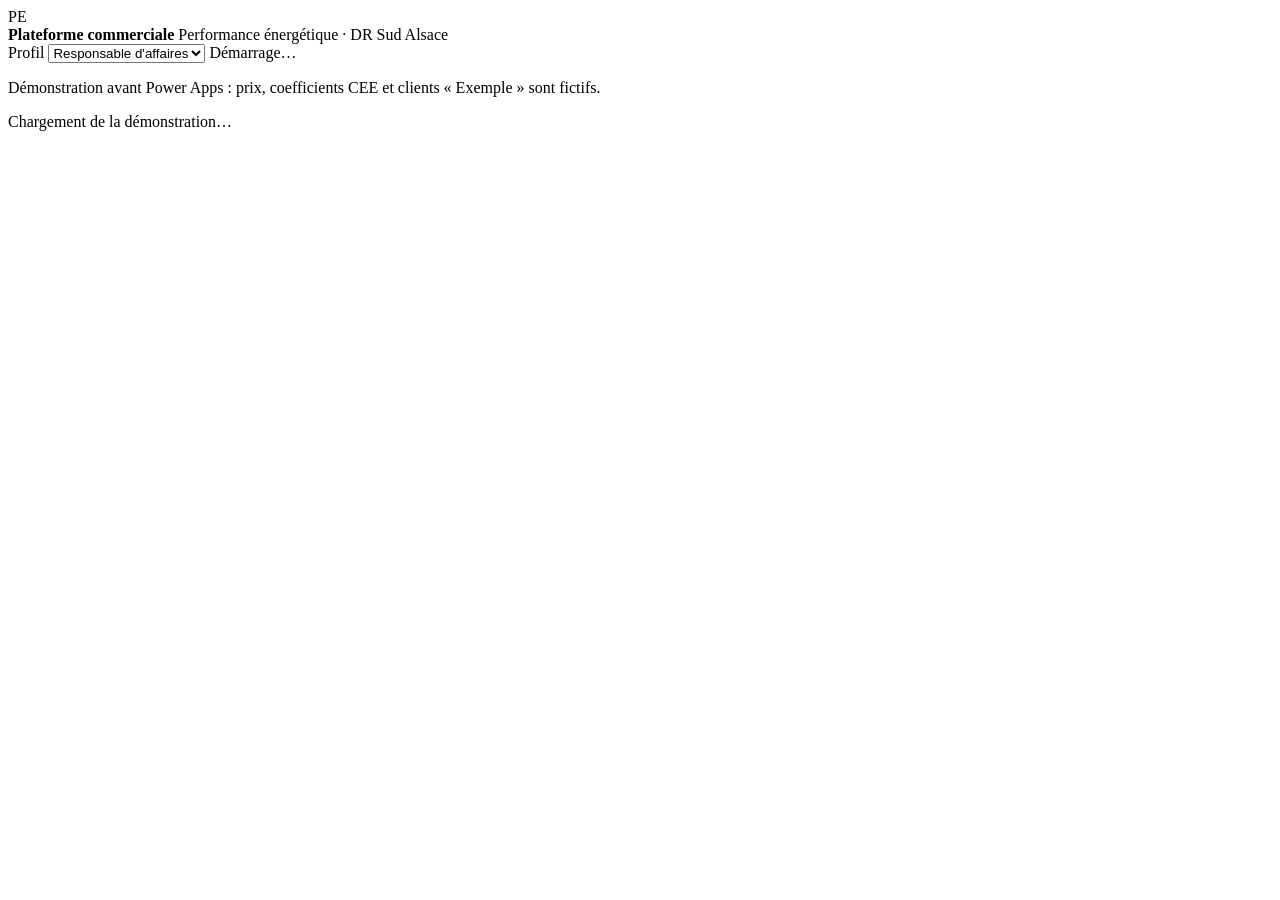
==== frontend/index.html @ d59449b9 "Rename index.html to frontend/index.html" ====
<!doctype html>
<html lang="fr">
<head>
<meta charset="utf-8">
<meta name="viewport" content="width=device-width, initial-scale=1, viewport-fit=cover">
<title>Plateforme commerciale Uptimum</title>
<meta name="claude:viewport-fit-sides" content="cover">
<link rel="stylesheet" href="styles.css">
</head>
<body>
<header class="topbar">
  <div class="brand">
    <span class="brand-mark" aria-hidden="true">PE</span>
    <div class="brand-txt">
      <strong>Plateforme commerciale</strong>
      <span>Performance énergétique · DR Sud Alsace</span>
    </div>
  </div>
  <div class="topbar-tools">
    <label class="role-pick" for="role"><span>Profil</span>
      <select id="role">
        <option>Responsable d'affaires</option>
        <option>Energy Expert</option>
        <option>Conducteur de travaux</option>
        <option>Cellule 3E</option>
        <option>Direction de la DR</option>
      </select>
    </label>
    <span id="mode" class="mode">Démarrage…</span>
  </div>
</header>
<p class="demo-band">Démonstration avant Power Apps : prix, coefficients CEE et clients « Exemple » sont fictifs.</p>
<div class="shell">
  <nav id="nav" class="nav" aria-label="Espaces de la plateforme"></nav>
  <main id="vue" class="vue" tabindex="-1"><p class="muted">Chargement de la démonstration…</p></main>
</div>
<div id="toasts" class="toasts" aria-live="polite"></div>
<script src="seed.js"></script>
<script src="app.js"></script>
</body>
</html>
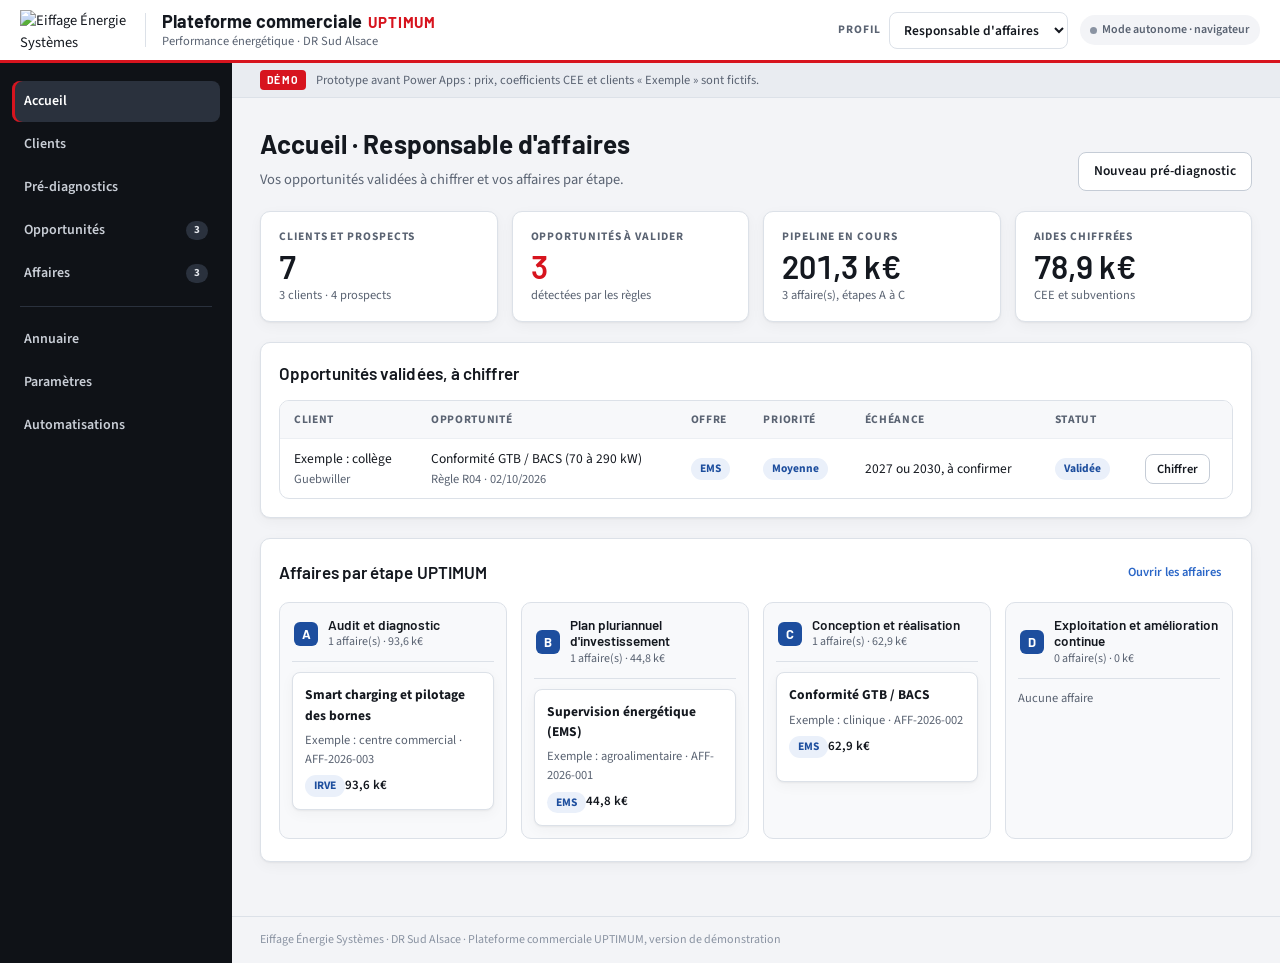
==== commit 49f9c3a4: "Add files via upload" ====
--- a/frontend/index.html
+++ b/frontend/index.html
@@ -3,16 +3,21 @@
 <head>
 <meta charset="utf-8">
 <meta name="viewport" content="width=device-width, initial-scale=1, viewport-fit=cover">
-<title>Plateforme commerciale Uptimum</title>
-<meta name="claude:viewport-fit-sides" content="cover">
+<title>Plateforme commerciale UPTIMUM</title>
+<meta name="description" content="Plateforme commerciale Performance énergétique — Eiffage Énergie Systèmes, DR Sud Alsace (démonstration).">
+<link rel="icon" href="logo-eiffage.png">
+<link rel="preconnect" href="https://fonts.googleapis.com">
+<link rel="preconnect" href="https://fonts.gstatic.com" crossorigin>
+<link rel="stylesheet" href="https://fonts.googleapis.com/css2?family=Barlow:wght@500;600;700&family=Source+Sans+3:wght@400;600;700&display=swap">
 <link rel="stylesheet" href="styles.css">
 </head>
 <body>
 <header class="topbar">
   <div class="brand">
-    <span class="brand-mark" aria-hidden="true">PE</span>
+    <img class="brand-logo" src="logo-eiffage.png" alt="Eiffage Énergie Systèmes" width="128" height="47">
+    <span class="brand-sep" aria-hidden="true"></span>
     <div class="brand-txt">
-      <strong>Plateforme commerciale</strong>
+      <strong>Plateforme commerciale <em>UPTIMUM</em></strong>
       <span>Performance énergétique · DR Sud Alsace</span>
     </div>
   </div>
@@ -29,10 +34,13 @@
     <span id="mode" class="mode">Démarrage…</span>
   </div>
 </header>
-<p class="demo-band">Démonstration avant Power Apps : prix, coefficients CEE et clients « Exemple » sont fictifs.</p>
 <div class="shell">
   <nav id="nav" class="nav" aria-label="Espaces de la plateforme"></nav>
-  <main id="vue" class="vue" tabindex="-1"><p class="muted">Chargement de la démonstration…</p></main>
+  <div class="contenu">
+    <p class="demo-band"><span class="tag-demo">Démo</span>Prototype avant Power Apps : prix, coefficients CEE et clients « Exemple » sont fictifs.</p>
+    <main id="vue" class="vue" tabindex="-1"><p class="muted">Chargement de la plateforme…</p></main>
+    <footer class="pied">Eiffage Énergie Systèmes · DR Sud Alsace · Plateforme commerciale UPTIMUM, version de démonstration</footer>
+  </div>
 </div>
 <div id="toasts" class="toasts" aria-live="polite"></div>
 <script src="seed.js"></script>
--- a/frontend/styles.css
+++ b/frontend/styles.css
@@ -0,0 +1,336 @@
+/* Plateforme commerciale UPTIMUM — habillage « logiciel » noir, rouge, bleu.
+   Mise en page : en-tête blanc avec le logo et un filet rouge, menu noir à gauche
+   (barre horizontale sur téléphone), contenu en cartes blanches sur fond gris clair.
+   Rôle des couleurs : noir = structure, rouge = marque et action principale,
+   bleu = données et liens. Le vert reste réservé aux statuts « validé / automatique ». */
+:root {
+  color-scheme: light;
+  --blanc: #FFFFFF;
+  --fond: #F3F4F7;
+  --fond-2: #E9ECF1;
+  --noir: #0F1217;
+  --noir-2: #1B2029;
+  --noir-3: #2A313D;
+  --encre: #14181F;
+  --texte-2: #5A6372;
+  --gris: #8A93A2;
+  --ligne: #DCE1E8;
+  --ligne-2: #ECEFF3;
+  --rouge: #D7141E;
+  --rouge-fonce: #B10F17;
+  --rouge-clair: #FCEBEC;
+  --bleu: #1D4E9E;
+  --bleu-vif: #2A66C7;
+  --bleu-clair: #EAF0FA;
+  --vert: #1E8E57;
+  --vert-fonce: #166B42;
+  --vert-clair: #E5F4EC;
+  --orange: #9A5B00;
+  --orange-clair: #FFF3DC;
+  /* compat. avec les styles en ligne de app.js */
+  --bleu-profond: var(--bleu);
+  --texte: var(--encre);
+  --titre: "Barlow", "Segoe UI", "Helvetica Neue", Arial, sans-serif;
+  --police: "Source Sans 3", "Segoe UI", -apple-system, BlinkMacSystemFont, Roboto, Arial, sans-serif;
+  --mono: Consolas, "SFMono-Regular", Menlo, monospace;
+  --rayon: 10px;
+  --ombre: 0 1px 2px rgba(15, 18, 23, .05), 0 4px 14px rgba(15, 18, 23, .04);
+}
+
+* { box-sizing: border-box; }
+html, body { background: var(--fond); color: var(--encre); }
+body { margin: 0; font-family: var(--police); font-size: 14.5px; line-height: 1.5; -webkit-font-smoothing: antialiased; }
+h1, h2, h3 { margin: 0; font-family: var(--titre); color: var(--encre); text-wrap: balance; letter-spacing: .005em; }
+h1 { font-size: 26px; font-weight: 700; }
+h2 { font-size: 17px; font-weight: 600; }
+h3 { font-size: 15px; font-weight: 600; }
+p { margin: 0; }
+.muted { color: var(--texte-2); }
+.small { font-size: 12.5px; }
+.num { font-variant-numeric: tabular-nums; }
+a { color: var(--bleu-vif); }
+button, input, select, textarea { font: inherit; color: inherit; }
+:focus-visible { outline: 2px solid var(--bleu-vif); outline-offset: 2px; }
+
+/* ---------- en-tête ---------- */
+.topbar {
+  position: relative; z-index: 5;
+  display: flex; align-items: center; justify-content: space-between; gap: 14px; flex-wrap: wrap;
+  background: var(--blanc); border-bottom: 3px solid var(--rouge);
+  padding-block: 10px;
+  padding-left: max(20px, env(safe-area-inset-left, 0px));
+  padding-right: max(20px, env(safe-area-inset-right, 0px));
+}
+.brand { display: flex; align-items: center; gap: 16px; min-width: 0; }
+.brand-logo { height: 40px; width: auto; display: block; flex: none; }
+.brand-sep { width: 1px; height: 34px; background: var(--ligne); flex: none; }
+.brand-txt { display: flex; flex-direction: column; min-width: 0; line-height: 1.2; }
+.brand-txt strong { font-family: var(--titre); font-size: 18px; font-weight: 700; color: var(--encre); }
+.brand-txt strong em { font-style: normal; color: var(--rouge); letter-spacing: .06em; font-size: 15px; margin-left: 2px; }
+.brand-txt span { font-size: 12.5px; color: var(--texte-2); margin-top: 2px; }
+.topbar-tools { display: flex; align-items: center; gap: 12px; flex-wrap: wrap; }
+.role-pick { display: flex; align-items: center; gap: 8px; font-size: 11.5px; font-weight: 700; color: var(--texte-2); text-transform: uppercase; letter-spacing: .08em; }
+.role-pick select {
+  background: var(--blanc); color: var(--encre); border: 1px solid var(--ligne); border-radius: 8px;
+  padding: 7px 10px; font-size: 13.5px; font-weight: 600; text-transform: none; letter-spacing: 0; max-width: 230px;
+}
+.mode {
+  font-size: 12px; font-weight: 600; padding: 6px 11px 6px 22px; border-radius: 99px; white-space: nowrap;
+  background: var(--fond); color: var(--texte-2); position: relative;
+}
+.mode::before { content: ""; position: absolute; left: 10px; top: 50%; width: 7px; height: 7px; margin-top: -3.5px; border-radius: 50%; background: var(--gris); }
+.mode.python { background: var(--bleu-clair); color: var(--bleu); }
+.mode.python::before { background: var(--vert); }
+@media (max-width: 560px) {
+  .brand-sep, .brand-txt span { display: none; }
+  .brand-logo { height: 32px; }
+  .brand-txt strong { font-size: 16px; }
+}
+
+/* ---------- coquille ---------- */
+.shell { display: grid; grid-template-columns: 232px minmax(0, 1fr); min-height: calc(100vh - 66px); }
+.nav {
+  background: var(--noir); color: #C9CED6;
+  position: sticky; top: 0; align-self: start; height: 100vh; overflow-y: auto;
+  padding-block: 18px; padding-left: max(12px, env(safe-area-inset-left, 0px)); padding-right: 12px;
+  display: flex; flex-direction: column; gap: 2px;
+}
+.nav .nav-titre {
+  font-family: var(--titre); font-size: 11px; font-weight: 600; letter-spacing: .14em; text-transform: uppercase;
+  color: #7D8695; padding: 14px 12px 6px;
+}
+.nav .nav-titre:first-child { padding-top: 0; }
+.nav button {
+  display: flex; align-items: center; justify-content: space-between; gap: 8px;
+  text-align: left; border: 0; background: none; border-radius: 8px; padding: 10px 12px; cursor: pointer;
+  color: #C9CED6; font-weight: 600; font-size: 14px;
+}
+.nav button:hover { background: var(--noir-2); color: var(--blanc); }
+.nav button[aria-current="page"] { background: var(--noir-3); color: var(--blanc); box-shadow: inset 3px 0 0 var(--rouge); }
+.nav .compteur { font-size: 11px; font-weight: 700; min-width: 22px; padding: 1px 7px; border-radius: 99px; background: var(--noir-3); color: #E4E7EC; text-align: center; }
+.nav button[aria-current="page"] .compteur { background: var(--rouge); color: var(--blanc); }
+.nav .sep { height: 1px; background: var(--noir-3); margin: 10px 8px; }
+
+.contenu { display: flex; flex-direction: column; min-width: 0; }
+.demo-band {
+  display: flex; align-items: center; gap: 10px; flex-wrap: wrap;
+  background: var(--fond-2); color: var(--texte-2); font-size: 12.5px;
+  padding-block: 7px; padding-left: 28px; padding-right: max(28px, env(safe-area-inset-right, 0px));
+  border-bottom: 1px solid var(--ligne);
+}
+.tag-demo { font-family: var(--titre); font-size: 10.5px; font-weight: 700; letter-spacing: .12em; text-transform: uppercase; color: var(--blanc); background: var(--rouge); border-radius: 4px; padding: 2px 7px; }
+.vue {
+  padding-block: 26px 40px; padding-left: 28px; padding-right: max(28px, env(safe-area-inset-right, 0px));
+  display: flex; flex-direction: column; gap: 20px; min-width: 0; flex: 1;
+}
+.vue:focus { outline: none; }
+.pied {
+  font-size: 12px; color: var(--gris); border-top: 1px solid var(--ligne);
+  padding-block: 14px; padding-left: 28px; padding-right: max(28px, env(safe-area-inset-right, 0px));
+}
+
+@media (max-width: 860px) {
+  .shell { grid-template-columns: minmax(0, 1fr); }
+  .nav {
+    position: static; height: auto; flex-direction: row; overflow-x: auto; align-items: center;
+    padding-block: 8px; padding-left: max(16px, env(safe-area-inset-left, 0px)); padding-right: max(16px, env(safe-area-inset-right, 0px));
+  }
+  .nav button { white-space: nowrap; flex: none; }
+  .nav .nav-titre, .nav .sep { display: none; }
+  .nav button[aria-current="page"] { box-shadow: inset 0 -3px 0 var(--rouge); }
+  .demo-band, .vue, .pied { padding-left: max(16px, env(safe-area-inset-left, 0px)); padding-right: max(16px, env(safe-area-inset-right, 0px)); }
+}
+
+/* ---------- en-têtes de page ---------- */
+.page-head { display: flex; align-items: flex-end; justify-content: space-between; gap: 14px; flex-wrap: wrap; }
+.page-head .sous { color: var(--texte-2); margin-top: 6px; max-width: 72ch; }
+.retour { border: 0; background: none; color: var(--bleu-vif); cursor: pointer; padding: 0; font-size: 13px; font-weight: 600; margin-bottom: 8px; }
+
+/* ---------- cartes ---------- */
+.carte { background: var(--blanc); border: 1px solid var(--ligne); border-radius: var(--rayon); padding: 18px; min-width: 0; box-shadow: var(--ombre); }
+.carte > .carte-head { display: flex; align-items: center; justify-content: space-between; gap: 10px; margin-bottom: 14px; flex-wrap: wrap; }
+.grille-2 { display: grid; grid-template-columns: repeat(auto-fit, minmax(320px, 1fr)); gap: 18px; }
+.grille-fiche { display: grid; grid-template-columns: minmax(0, 1fr) 350px; gap: 18px; align-items: start; }
+@media (max-width: 1120px) { .grille-fiche { grid-template-columns: minmax(0, 1fr); } }
+.colonne { display: flex; flex-direction: column; gap: 18px; min-width: 0; }
+.collant { position: sticky; top: calc(env(safe-area-inset-top, 0px) + 14px); }
+
+/* ---------- indicateurs ---------- */
+.kpis { display: grid; grid-template-columns: repeat(auto-fit, minmax(200px, 1fr)); gap: 14px; }
+.kpi { background: var(--blanc); border: 1px solid var(--ligne); border-radius: var(--rayon); padding: 16px 18px; box-shadow: var(--ombre); }
+.kpi .lib { font-size: 11.5px; font-weight: 700; color: var(--texte-2); text-transform: uppercase; letter-spacing: .08em; }
+.kpi .val { font-family: var(--titre); font-size: 32px; font-weight: 600; color: var(--encre); font-variant-numeric: tabular-nums; margin-top: 4px; line-height: 1.1; }
+.kpi .det { font-size: 12.5px; color: var(--texte-2); margin-top: 2px; }
+.kpi.alerte { margin-top: 0; padding: 16px 18px; font-size: inherit; border-radius: var(--rayon); }
+.kpi.alerte .val { color: var(--rouge); }
+
+/* ---------- boutons ---------- */
+.btn {
+  display: inline-flex; align-items: center; gap: 6px; border-radius: 8px; padding: 8px 15px; cursor: pointer;
+  border: 1px solid #C5CCD6; background: var(--blanc); color: var(--encre); font-weight: 600; font-size: 13.5px; white-space: nowrap;
+  transition: background .15s, border-color .15s;
+}
+.btn:hover { border-color: var(--encre); background: var(--fond); }
+.btn.principal { background: var(--rouge); border-color: var(--rouge); color: var(--blanc); }
+.btn.principal:hover { background: var(--rouge-fonce); border-color: var(--rouge-fonce); }
+.btn.discret { border-color: transparent; background: none; color: var(--bleu-vif); padding-inline: 8px; }
+.btn.discret:hover { background: var(--bleu-clair); }
+.btn.danger { border-color: var(--rouge); color: var(--rouge); }
+.btn.danger:hover { background: var(--rouge-clair); }
+.btn.petit { padding: 5px 11px; font-size: 12.5px; }
+.btn[disabled] { opacity: .45; cursor: not-allowed; }
+.actions { display: flex; gap: 8px; flex-wrap: wrap; align-items: center; }
+
+/* ---------- badges ---------- */
+.badge { display: inline-block; font-size: 11.5px; font-weight: 700; padding: 2px 9px; border-radius: 99px; white-space: nowrap; background: var(--ligne-2); color: var(--texte-2); }
+.badge.bleu { background: var(--bleu-clair); color: var(--bleu); }
+.badge.vert { background: var(--vert-clair); color: var(--vert-fonce); }
+.badge.rouge { background: var(--rouge-clair); color: var(--rouge); }
+.badge.orange { background: var(--orange-clair); color: var(--orange); }
+.badge.barre { text-decoration: line-through; }
+.etape-lettre {
+  display: inline-grid; place-items: center; width: 24px; height: 24px; border-radius: 6px;
+  background: var(--bleu); color: var(--blanc); font-family: var(--titre); font-weight: 700; font-size: 13px; flex: none;
+}
+.etape-lettre.fait { background: var(--vert); }
+.etape-lettre.futur { background: var(--ligne-2); color: var(--gris); }
+
+/* ---------- tableaux ---------- */
+.table-wrap { overflow-x: auto; border: 1px solid var(--ligne); border-radius: var(--rayon); background: var(--blanc); }
+table { border-collapse: collapse; width: 100%; font-size: 13.5px; }
+th, td { text-align: left; padding: 10px 14px; border-bottom: 1px solid var(--ligne-2); vertical-align: middle; }
+th { background: #F7F8FA; color: var(--texte-2); font-weight: 700; font-size: 11.5px; text-transform: uppercase; letter-spacing: .06em; white-space: nowrap; }
+tbody tr:last-child td { border-bottom: 0; }
+tbody tr.cliquable { cursor: pointer; }
+tbody tr.cliquable:hover { background: #F7F9FC; }
+td.montant, th.montant { text-align: right; font-variant-numeric: tabular-nums; white-space: nowrap; }
+.sous-ligne { display: block; font-size: 12.5px; color: var(--texte-2); }
+.vide { padding: 20px; text-align: center; color: var(--texte-2); }
+
+/* ---------- formulaires ---------- */
+.champ { display: flex; flex-direction: column; gap: 5px; min-width: 0; }
+.champ > span { font-size: 12px; color: var(--texte-2); font-weight: 700; }
+.champ .unite { font-weight: 400; }
+input[type="text"], input[type="number"], input[type="date"], input[type="search"], select, textarea {
+  border: 1px solid var(--ligne); border-radius: 8px; padding: 8px 10px; background: var(--blanc); min-width: 0; width: 100%;
+}
+input:focus, select:focus, textarea:focus { border-color: var(--bleu-vif); outline: none; box-shadow: 0 0 0 3px rgba(42, 102, 199, .15); }
+textarea { resize: vertical; min-height: 66px; }
+input:disabled, select:disabled { background: var(--fond); color: var(--texte-2); }
+.form-grille { display: grid; grid-template-columns: repeat(auto-fill, minmax(210px, 1fr)); gap: 14px; }
+.form-grille .large { grid-column: 1 / -1; }
+fieldset { border: 0; padding: 0; margin: 0; display: flex; flex-direction: column; gap: 10px; }
+legend { font-family: var(--titre); font-size: 12px; font-weight: 700; text-transform: uppercase; letter-spacing: .1em; color: var(--rouge); padding: 0; margin-bottom: 10px; }
+.filtres { display: flex; gap: 12px; flex-wrap: wrap; align-items: flex-end; }
+.filtres .champ { width: 190px; }
+.filtres .champ.recherche { width: 260px; }
+.segment { display: inline-flex; border: 1px solid var(--bleu); border-radius: 8px; overflow: hidden; }
+.segment button { white-space: nowrap; border: 0; background: var(--blanc); color: var(--bleu); padding: 7px 13px; cursor: pointer; font-size: 13px; font-weight: 600; }
+.segment button[aria-pressed="true"] { background: var(--bleu); color: var(--blanc); }
+
+/* ---------- onglets ---------- */
+.onglets { display: flex; gap: 4px; border-bottom: 1px solid var(--ligne); overflow-x: auto; }
+.onglets button {
+  border: 0; background: none; padding: 10px 14px; cursor: pointer; color: var(--texte-2); font-weight: 600; border-bottom: 3px solid transparent; white-space: nowrap;
+}
+.onglets button[aria-selected="true"] { color: var(--encre); border-bottom-color: var(--rouge); }
+
+/* ---------- carte géographique ---------- */
+.carte-geo svg { width: 100%; height: auto; display: block; max-height: 520px; }
+.carte-geo .point { cursor: pointer; }
+.carte-geo .point:focus { outline: none; }
+.carte-geo .point:focus-visible circle, .carte-geo .point:hover circle { stroke-width: 3; }
+.legende { display: flex; gap: 14px; flex-wrap: wrap; font-size: 12px; color: var(--texte-2); margin-top: 10px; }
+.legende i { display: inline-block; width: 11px; height: 11px; border-radius: 50%; margin-right: 5px; vertical-align: -1px; }
+
+/* ---------- kanban des affaires ---------- */
+.kanban { display: grid; grid-template-columns: repeat(4, minmax(220px, 1fr)); gap: 14px; overflow-x: auto; padding-bottom: 4px; }
+.colonne-k { background: #F8F9FB; border: 1px solid var(--ligne); border-radius: var(--rayon); padding: 12px; display: flex; flex-direction: column; gap: 10px; min-width: 0; }
+.colonne-k > header { display: flex; align-items: center; gap: 10px; padding: 2px 2px 10px; border-bottom: 1px solid var(--ligne); }
+.colonne-k > header .t { font-family: var(--titre); font-size: 13.5px; font-weight: 600; line-height: 1.2; }
+.colonne-k > header .s { font-size: 12px; color: var(--texte-2); }
+.carte-aff { text-align: left; width: 100%; border: 1px solid var(--ligne); border-radius: 8px; background: var(--blanc); padding: 12px; cursor: pointer; display: flex; flex-direction: column; gap: 5px; box-shadow: var(--ombre); transition: border-color .15s, transform .15s; }
+.carte-aff:hover { border-color: var(--encre); }
+.carte-aff .t { font-weight: 700; font-size: 13.5px; }
+.carte-aff .c { font-size: 12.5px; color: var(--texte-2); }
+.carte-aff .m { display: flex; justify-content: space-between; align-items: center; font-size: 13px; font-weight: 600; font-variant-numeric: tabular-nums; margin-top: 2px; }
+.barre-av { height: 6px; border-radius: 99px; background: var(--ligne-2); overflow: hidden; }
+.barre-av > span { display: block; height: 100%; background: var(--vert); }
+
+/* ---------- étapes (stepper) ---------- */
+.stepper { display: grid; grid-template-columns: repeat(4, minmax(0, 1fr)); gap: 8px; }
+.stepper .pas { display: flex; gap: 10px; align-items: center; padding: 11px 12px; border-radius: 8px; background: var(--blanc); border: 1px solid var(--ligne); min-width: 0; }
+.stepper .pas.courant { border-color: var(--bleu); box-shadow: inset 0 0 0 1px var(--bleu); background: var(--bleu-clair); }
+.stepper .pas.fait { background: var(--vert-clair); border-color: transparent; }
+.stepper .pas .n { font-size: 12.5px; line-height: 1.25; font-weight: 700; }
+@media (max-width: 640px) { .stepper { grid-template-columns: repeat(2, minmax(0, 1fr)); } }
+
+/* ---------- calculette ---------- */
+.lignes-mat td { padding: 7px 9px; }
+.lignes-mat select, .lignes-mat input { padding: 6px 8px; }
+.lignes-mat td:first-child select { min-width: 190px; }
+.lignes-mat td:nth-child(2) select { min-width: 150px; }
+.lignes-mat input[type="number"] { width: 80px; }
+.aide-ligne { display: grid; grid-template-columns: auto minmax(0, 1fr) auto; gap: 12px; align-items: center; padding: 11px 0; border-bottom: 1px solid var(--ligne-2); }
+.aide-ligne:last-child { border-bottom: 0; }
+.aide-ligne .nom { font-weight: 700; font-size: 13.5px; }
+.aide-ligne .note { font-size: 12px; color: var(--texte-2); }
+.aide-ligne .saisie { display: flex; align-items: center; gap: 8px; font-size: 12.5px; color: var(--texte-2); grid-column: 2 / 4; flex-wrap: wrap; }
+.aide-ligne .saisie input { width: 130px; }
+.aide-ligne .montant { font-weight: 700; font-variant-numeric: tabular-nums; text-align: right; white-space: nowrap; }
+.aide-ligne input[type="checkbox"] { width: 18px; height: 18px; accent-color: var(--bleu); }
+.reglage-marge { display: flex; gap: 16px; flex-wrap: wrap; align-items: flex-end; }
+.reglage-marge label.champ { width: 130px; }
+
+.resultat { border-top: 4px solid var(--encre); }
+.resultat .rac-lib { font-size: 11.5px; color: var(--texte-2); font-weight: 700; text-transform: uppercase; letter-spacing: .1em; }
+.resultat .rac { font-family: var(--titre); font-size: 38px; font-weight: 700; color: var(--bleu); font-variant-numeric: tabular-nums; line-height: 1.1; margin: 4px 0 14px; }
+.resultat dl { margin: 0; display: grid; grid-template-columns: 1fr auto; gap: 7px 12px; font-size: 13.5px; }
+.resultat dt { color: var(--texte-2); }
+.resultat dd { margin: 0; text-align: right; font-variant-numeric: tabular-nums; }
+.resultat dd.fort, .resultat dt.fort { font-weight: 700; color: var(--encre); }
+.resultat .formule { margin-top: 14px; padding: 9px 11px; background: var(--fond); border-radius: 8px; font-family: var(--mono); font-size: 11.5px; color: var(--texte-2); }
+.non-enregistre { font-size: 12.5px; color: var(--orange); font-weight: 700; }
+
+.alerte { border-radius: 8px; padding: 9px 12px; font-size: 13.5px; margin-top: 10px; }
+.alerte.critique { background: var(--rouge-clair); color: var(--rouge-fonce); font-weight: 600; }
+.alerte.attention { background: var(--orange-clair); color: var(--orange); font-weight: 600; }
+.alerte.ok { background: var(--vert-clair); color: var(--vert-fonce); }
+
+/* ---------- listes simples ---------- */
+.liste-simple { list-style: none; margin: 0; padding: 0; display: flex; flex-direction: column; }
+.liste-simple li { padding: 9px 0; border-bottom: 1px solid var(--ligne-2); display: flex; gap: 10px; justify-content: space-between; align-items: center; }
+.liste-simple li:last-child { border-bottom: 0; }
+
+/* ---------- journal des flux ---------- */
+.journal li { align-items: flex-start; justify-content: flex-start; }
+.journal .heure { font-size: 12px; color: var(--texte-2); width: 118px; flex: none; font-variant-numeric: tabular-nums; }
+.journal .corps { display: flex; flex-direction: column; gap: 3px; min-width: 0; }
+
+/* ---------- barres (direction) ---------- */
+.barres { display: flex; flex-direction: column; gap: 12px; }
+.barre-ligne { display: grid; grid-template-columns: 150px minmax(0, 1fr) 90px; gap: 12px; align-items: center; font-size: 13.5px; }
+.barre-ligne .piste { height: 12px; background: var(--fond); border-radius: 99px; overflow: hidden; }
+.barre-ligne .piste > span { display: block; height: 100%; background: var(--bleu); border-radius: 99px; }
+.barre-ligne .piste > span.moy { background: var(--noir-3); }
+.barre-ligne .v { text-align: right; font-variant-numeric: tabular-nums; font-weight: 700; }
+@media (max-width: 520px) { .barre-ligne { grid-template-columns: 100px minmax(0, 1fr) 70px; } }
+
+/* ---------- aperçu des règles ---------- */
+.apercu { background: var(--bleu-clair); border-radius: 8px; padding: 11px 13px; font-size: 13.5px; }
+.apercu ul { margin: 6px 0 0; padding-left: 18px; }
+
+/* ---------- notifications ---------- */
+.toasts {
+  position: fixed; z-index: 50; display: flex; flex-direction: column; gap: 8px; max-width: min(390px, calc(100vw - 32px));
+  right: calc(18px + env(safe-area-inset-right, 0px)); bottom: calc(18px + env(safe-area-inset-bottom, 0px));
+}
+.toast { background: var(--noir); color: var(--blanc); border-radius: 10px; padding: 11px 15px; font-size: 13.5px; box-shadow: 0 10px 28px rgba(15, 18, 23, .3); border-left: 4px solid var(--bleu-vif); }
+.toast.erreur { border-left-color: var(--rouge); }
+.toast b { display: block; font-size: 11px; text-transform: uppercase; letter-spacing: .08em; color: #9DBDF2; margin-bottom: 2px; }
+.toast.erreur b { color: #FFB1B5; }
+
+@media (prefers-reduced-motion: no-preference) {
+  .toast { animation: entree .2s ease-out; }
+  @keyframes entree { from { transform: translateY(6px); opacity: .4; } to { transform: none; opacity: 1; } }
+}
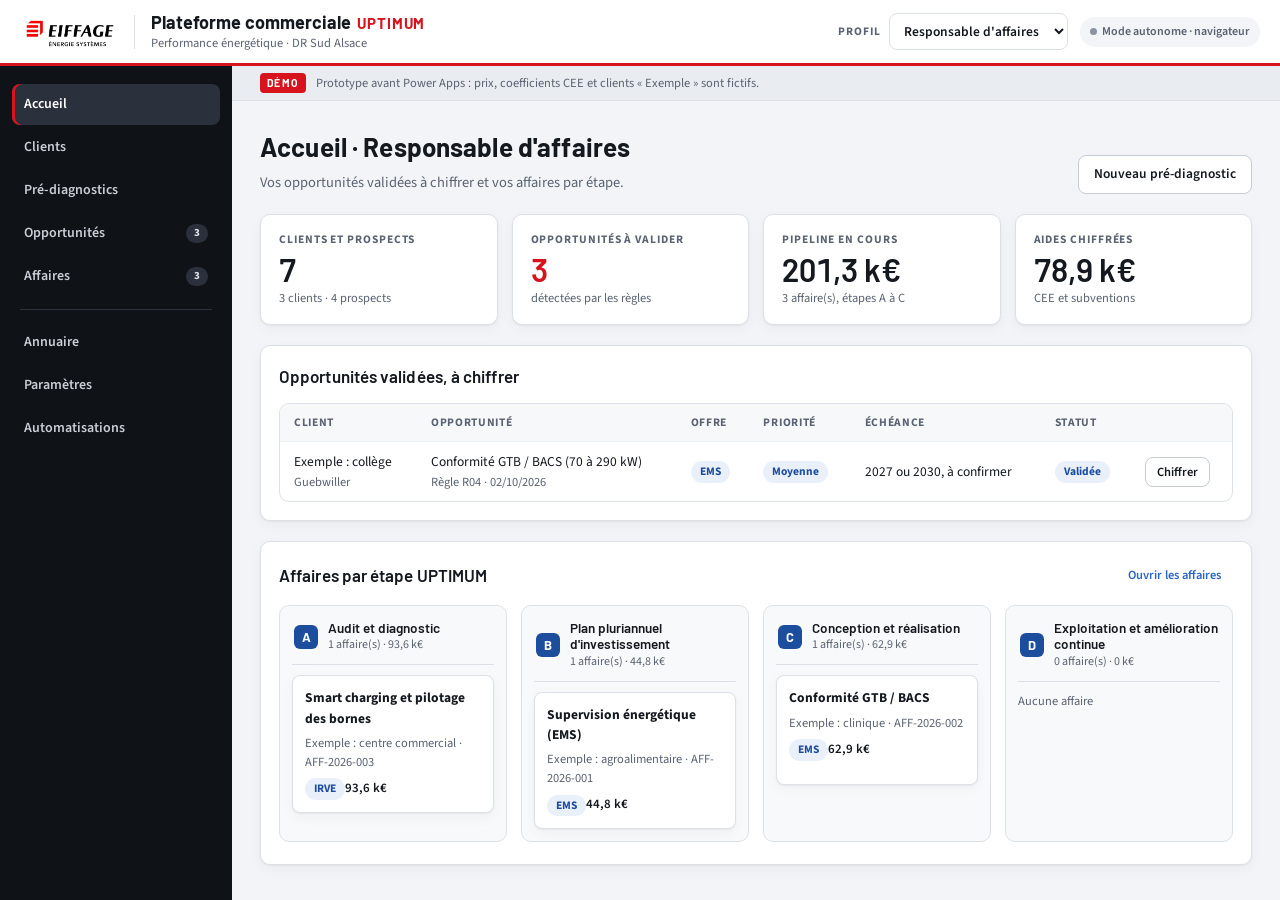
==== commit 54737eb7: "Add files via upload" ====
--- a/frontend/index.html
+++ b/frontend/index.html
@@ -9,7 +9,7 @@
 <link rel="preconnect" href="https://fonts.googleapis.com">
 <link rel="preconnect" href="https://fonts.gstatic.com" crossorigin>
 <link rel="stylesheet" href="https://fonts.googleapis.com/css2?family=Barlow:wght@500;600;700&family=Source+Sans+3:wght@400;600;700&display=swap">
-<link rel="stylesheet" href="styles.css">
+<link rel="stylesheet" href="styles.css?v=1.2">
 </head>
 <body>
 <header class="topbar">
@@ -39,11 +39,11 @@
   <div class="contenu">
     <p class="demo-band"><span class="tag-demo">Démo</span>Prototype avant Power Apps : prix, coefficients CEE et clients « Exemple » sont fictifs.</p>
     <main id="vue" class="vue" tabindex="-1"><p class="muted">Chargement de la plateforme…</p></main>
-    <footer class="pied">Eiffage Énergie Systèmes · DR Sud Alsace · Plateforme commerciale UPTIMUM, version de démonstration</footer>
+    <footer class="pied">Eiffage Énergie Systèmes · DR Sud Alsace · Plateforme commerciale UPTIMUM · démonstration v1.2</footer>
   </div>
 </div>
 <div id="toasts" class="toasts" aria-live="polite"></div>
-<script src="seed.js"></script>
-<script src="app.js"></script>
+<script src="seed.js?v=1.2"></script>
+<script src="app.js?v=1.2"></script>
 </body>
 </html>
--- a/frontend/styles.css
+++ b/frontend/styles.css
@@ -34,12 +34,15 @@
   --police: "Source Sans 3", "Segoe UI", -apple-system, BlinkMacSystemFont, Roboto, Arial, sans-serif;
   --mono: Consolas, "SFMono-Regular", Menlo, monospace;
   --rayon: 10px;
+  --h-topbar: 66px; /* hauteur de l'en-tête fixe */
   --ombre: 0 1px 2px rgba(15, 18, 23, .05), 0 4px 14px rgba(15, 18, 23, .04);
 }
 
 * { box-sizing: border-box; }
-html, body { background: var(--fond); color: var(--encre); }
-body { margin: 0; font-family: var(--police); font-size: 14.5px; line-height: 1.5; -webkit-font-smoothing: antialiased; }
+html, body { background: var(--fond); color: var(--encre); height: 100%; }
+body { margin: 0; font-family: var(--police); font-size: 14.5px; line-height: 1.5; -webkit-font-smoothing: antialiased;
+  /* cadre d'application : l'en-tête et le menu ne bougent jamais, seule la zone .contenu défile */
+  display: flex; flex-direction: column; height: 100vh; height: 100dvh; overflow: hidden; }
 h1, h2, h3 { margin: 0; font-family: var(--titre); color: var(--encre); text-wrap: balance; letter-spacing: .005em; }
 h1 { font-size: 26px; font-weight: 700; }
 h2 { font-size: 17px; font-weight: 600; }
@@ -54,10 +57,11 @@
 
 /* ---------- en-tête ---------- */
 .topbar {
-  position: relative; z-index: 5;
-  display: flex; align-items: center; justify-content: space-between; gap: 14px; flex-wrap: wrap;
+  position: relative; z-index: 20; flex: none;
+  height: var(--h-topbar);
+  display: flex; align-items: center; justify-content: space-between; gap: 14px; flex-wrap: nowrap;
   background: var(--blanc); border-bottom: 3px solid var(--rouge);
-  padding-block: 10px;
+  padding-block: 0;
   padding-left: max(20px, env(safe-area-inset-left, 0px));
   padding-right: max(20px, env(safe-area-inset-right, 0px));
 }
@@ -81,6 +85,10 @@
 .mode::before { content: ""; position: absolute; left: 10px; top: 50%; width: 7px; height: 7px; margin-top: -3.5px; border-radius: 50%; background: var(--gris); }
 .mode.python { background: var(--bleu-clair); color: var(--bleu); }
 .mode.python::before { background: var(--vert); }
+@media (max-width: 1100px) {
+  .brand-txt span { display: none; }
+  .role-pick > span { display: none; }
+}
 @media (max-width: 560px) {
   .brand-sep, .brand-txt span { display: none; }
   .brand-logo { height: 32px; }
@@ -88,10 +96,10 @@
 }
 
 /* ---------- coquille ---------- */
-.shell { display: grid; grid-template-columns: 232px minmax(0, 1fr); min-height: calc(100vh - 66px); }
+.shell { display: grid; grid-template-columns: 232px minmax(0, 1fr); flex: 1; min-height: 0; }
 .nav {
   background: var(--noir); color: #C9CED6;
-  position: sticky; top: 0; align-self: start; height: 100vh; overflow-y: auto;
+  overflow-y: auto; min-height: 0;
   padding-block: 18px; padding-left: max(12px, env(safe-area-inset-left, 0px)); padding-right: 12px;
   display: flex; flex-direction: column; gap: 2px;
 }
@@ -111,7 +119,7 @@
 .nav button[aria-current="page"] .compteur { background: var(--rouge); color: var(--blanc); }
 .nav .sep { height: 1px; background: var(--noir-3); margin: 10px 8px; }
 
-.contenu { display: flex; flex-direction: column; min-width: 0; }
+.contenu { display: flex; flex-direction: column; min-width: 0; min-height: 0; overflow-y: auto; }
 .demo-band {
   display: flex; align-items: center; gap: 10px; flex-wrap: wrap;
   background: var(--fond-2); color: var(--texte-2); font-size: 12.5px;
@@ -130,9 +138,14 @@
 }
 
 @media (max-width: 860px) {
-  .shell { grid-template-columns: minmax(0, 1fr); }
+  /* téléphone et petite tablette : la page défile normalement, seul le menu reste collé en haut */
+  body { display: block; height: auto; overflow: visible; }
+  .topbar { height: auto; flex-wrap: wrap; padding-block: 10px; }
+  .shell { display: block; }
+  .contenu { overflow: visible; }
   .nav {
-    position: static; height: auto; flex-direction: row; overflow-x: auto; align-items: center;
+    position: sticky; top: env(safe-area-inset-top, 0px); z-index: 15;
+    height: auto; flex-direction: row; overflow-x: auto; align-items: center;
     padding-block: 8px; padding-left: max(16px, env(safe-area-inset-left, 0px)); padding-right: max(16px, env(safe-area-inset-right, 0px));
   }
   .nav button { white-space: nowrap; flex: none; }
@@ -153,7 +166,7 @@
 .grille-fiche { display: grid; grid-template-columns: minmax(0, 1fr) 350px; gap: 18px; align-items: start; }
 @media (max-width: 1120px) { .grille-fiche { grid-template-columns: minmax(0, 1fr); } }
 .colonne { display: flex; flex-direction: column; gap: 18px; min-width: 0; }
-.collant { position: sticky; top: calc(env(safe-area-inset-top, 0px) + 14px); }
+.collant { position: sticky; top: 14px; }
 
 /* ---------- indicateurs ---------- */
 .kpis { display: grid; grid-template-columns: repeat(auto-fit, minmax(200px, 1fr)); gap: 14px; }
